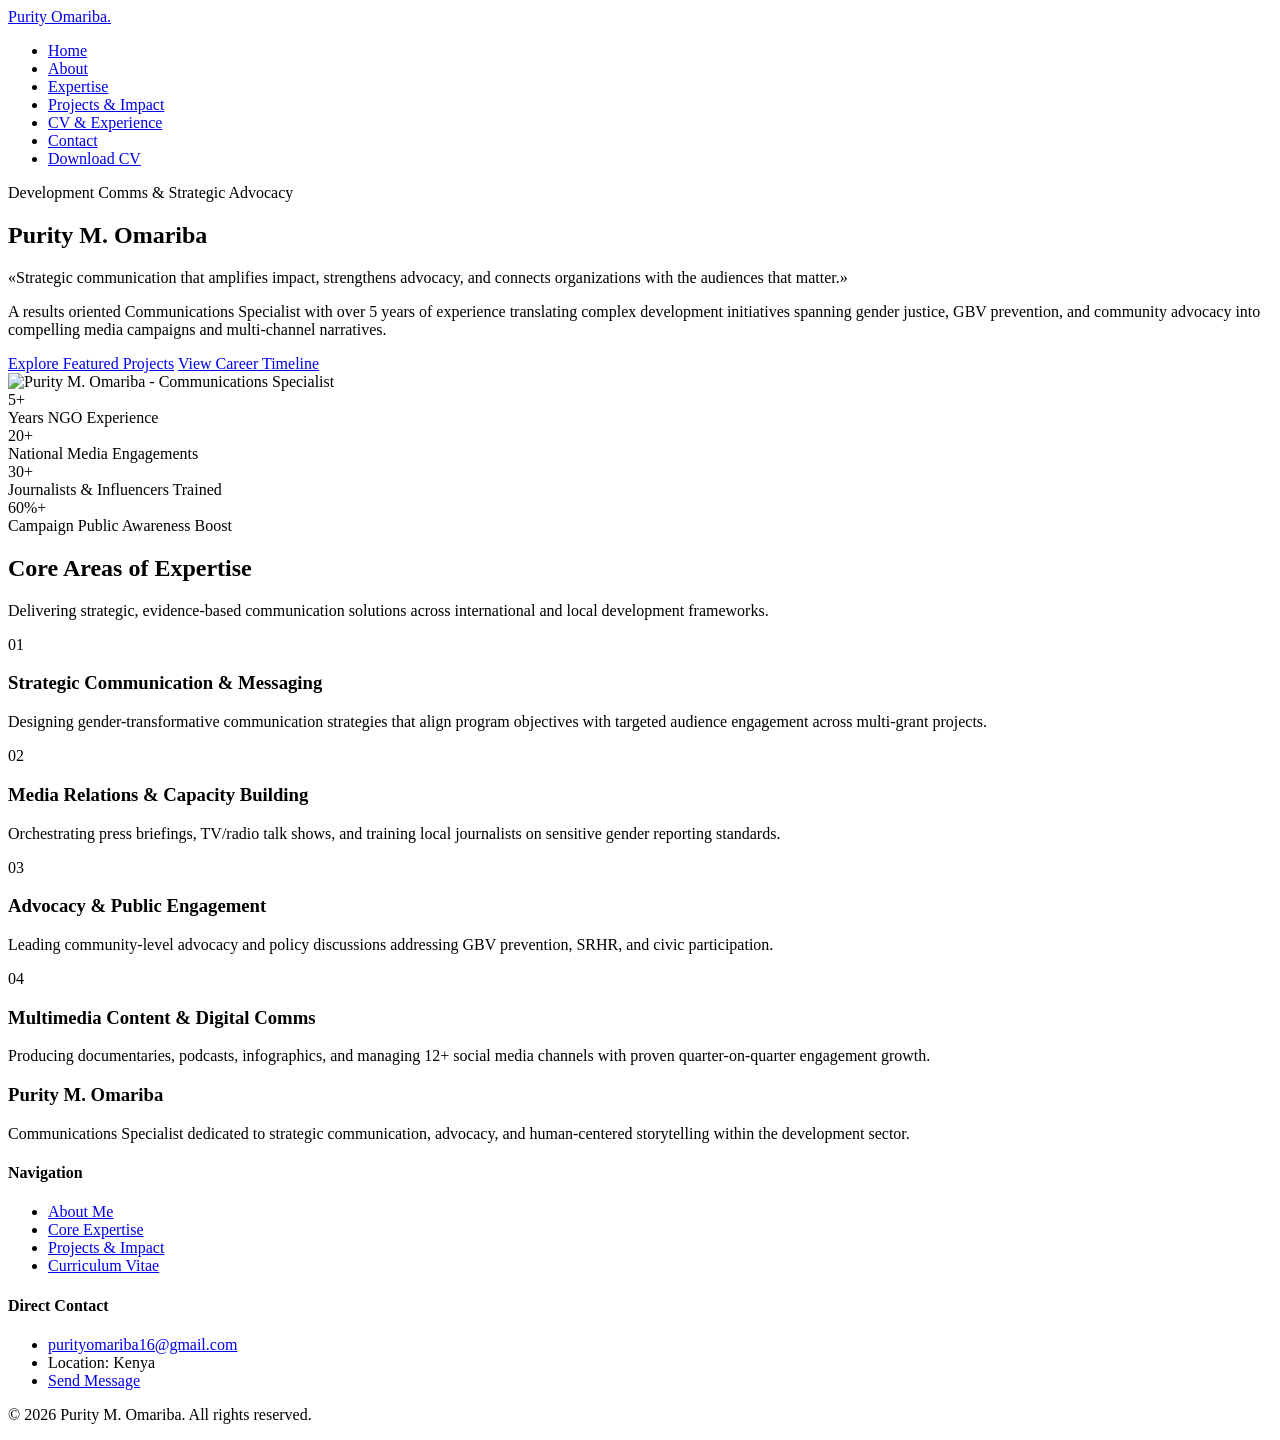
==== index.html @ eb8a1996 "Add files via upload" ====
<!DOCTYPE html>
<html lang="en">
<head>
  <meta charset="UTF-8">
  <meta name="viewport" content="width=device-width, initial-scale=1.0">
  <meta name="description" content="Portfolio of Purity M. Omariba, Communications Specialist specializing in strategic communication, gender advocacy, and media relations in the NGO sector.">
  <title>Purity M. Omariba | Communications Specialist</title>
  <link rel="stylesheet" href="css/style.css">
</head>
<body>

  <!-- Navigation Bar -->
  <header class="navbar">
    <div class="container nav-container">
      <a href="index.html" class="logo">Purity Omariba<span>.</span></a>
      <nav>
        <ul class="nav-links">
          <li><a href="index.html" class="active">Home</a></li>
          <li><a href="about.html">About</a></li>
          <li><a href="expertise.html">Expertise</a></li>
          <li><a href="projects.html">Projects & Impact</a></li>
          <li><a href="cv.html">CV & Experience</a></li>
          <li><a href="contact.html">Contact</a></li>
          <li><a href="docs/Purity_Omariba_CV.pdf" download class="btn btn-primary">Download CV</a></li>
        </ul>
      </nav>
    </div>
  </header>

  <!-- Hero Section -->
  <section class="hero">
    <div class="container hero-grid">
      <div class="hero-content">
        <span class="hero-tag">Development Comms & Strategic Advocacy</span>
        <h1 class="hero-title">Purity M. Omariba</h1>
        <p class="hero-subtitle">«Strategic communication that amplifies impact, strengthens advocacy, and connects organizations with the audiences that matter.»</p>
        <p class="hero-description">
          A results oriented Communications Specialist with over 5 years of experience translating complex development initiatives spanning gender justice, GBV prevention, and community advocacy into compelling media campaigns and multi-channel narratives.
        </p>
        <div class="hero-cta">
          <a href="projects.html" class="btn btn-primary">Explore Featured Projects</a>
          <a href="cv.html" class="btn btn-secondary">View Career Timeline</a>
        </div>
      </div>
      <div class="hero-image-wrapper">
        <img src="images/profile.png" alt="Purity M. Omariba - Communications Specialist" class="hero-image">
      </div>
    </div>
  </section>

  <!-- Impact Metrics Banner -->
  <section class="section section-accent">
    <div class="container">
      <div class="grid-4">
        <div class="stat-box">
          <div class="stat-number">5+</div>
          <div class="stat-label">Years NGO Experience</div>
        </div>
        <div class="stat-box">
          <div class="stat-number">20+</div>
          <div class="stat-label">National Media Engagements</div>
        </div>
        <div class="stat-box">
          <div class="stat-number">30+</div>
          <div class="stat-label">Journalists & Influencers Trained</div>
        </div>
        <div class="stat-box">
          <div class="stat-number">60%+</div>
          <div class="stat-label">Campaign Public Awareness Boost</div>
        </div>
      </div>
    </div>
  </section>

  <!-- Core Pillars Section -->
  <section class="section">
    <div class="container">
      <div class="section-header">
        <h2 class="section-title">Core Areas of Expertise</h2>
        <p class="section-subtitle">Delivering strategic, evidence-based communication solutions across international and local development frameworks.</p>
      </div>
      <div class="grid-2">
        <div class="card">
          <div class="card-icon">01</div>
          <h3 class="card-title">Strategic Communication & Messaging</h3>
          <p class="card-desc">Designing gender-transformative communication strategies that align program objectives with targeted audience engagement across multi-grant projects.</p>
        </div>
        <div class="card">
          <div class="card-icon">02</div>
          <h3 class="card-title">Media Relations & Capacity Building</h3>
          <p class="card-desc">Orchestrating press briefings, TV/radio talk shows, and training local journalists on sensitive gender reporting standards.</p>
        </div>
        <div class="card">
          <div class="card-icon">03</div>
          <h3 class="card-title">Advocacy & Public Engagement</h3>
          <p class="card-desc">Leading community-level advocacy and policy discussions addressing GBV prevention, SRHR, and civic participation.</p>
        </div>
        <div class="card">
          <div class="card-icon">04</div>
          <h3 class="card-title">Multimedia Content & Digital Comms</h3>
          <p class="card-desc">Producing documentaries, podcasts, infographics, and managing 12+ social media channels with proven quarter-on-quarter engagement growth.</p>
        </div>
      </div>
    </div>
  </section>

  <!-- Footer -->
  <footer class="footer">
    <div class="container">
      <div class="footer-grid">
        <div class="footer-brand">
          <h3>Purity M. Omariba</h3>
          <p>Communications Specialist dedicated to strategic communication, advocacy, and human-centered storytelling within the development sector.</p>
        </div>
        <div class="footer-links">
          <h4>Navigation</h4>
          <ul>
            <li><a href="about.html">About Me</a></li>
            <li><a href="expertise.html">Core Expertise</a></li>
            <li><a href="projects.html">Projects & Impact</a></li>
            <li><a href="cv.html">Curriculum Vitae</a></li>
          </ul>
        </div>
        <div class="footer-links">
          <h4>Direct Contact</h4>
          <ul>
            <li><a href="mailto:purityomariba16@gmail.com">purityomariba16@gmail.com</a></li>
            <li>Location: Kenya</li>
            <li><a href="contact.html">Send Message</a></li>
          </ul>
        </div>
      </div>
      <div class="footer-bottom">
        <p>&copy; 2026 Purity M. Omariba. All rights reserved.</p>
      </div>
    </div>
  </footer>

</body>
</html>
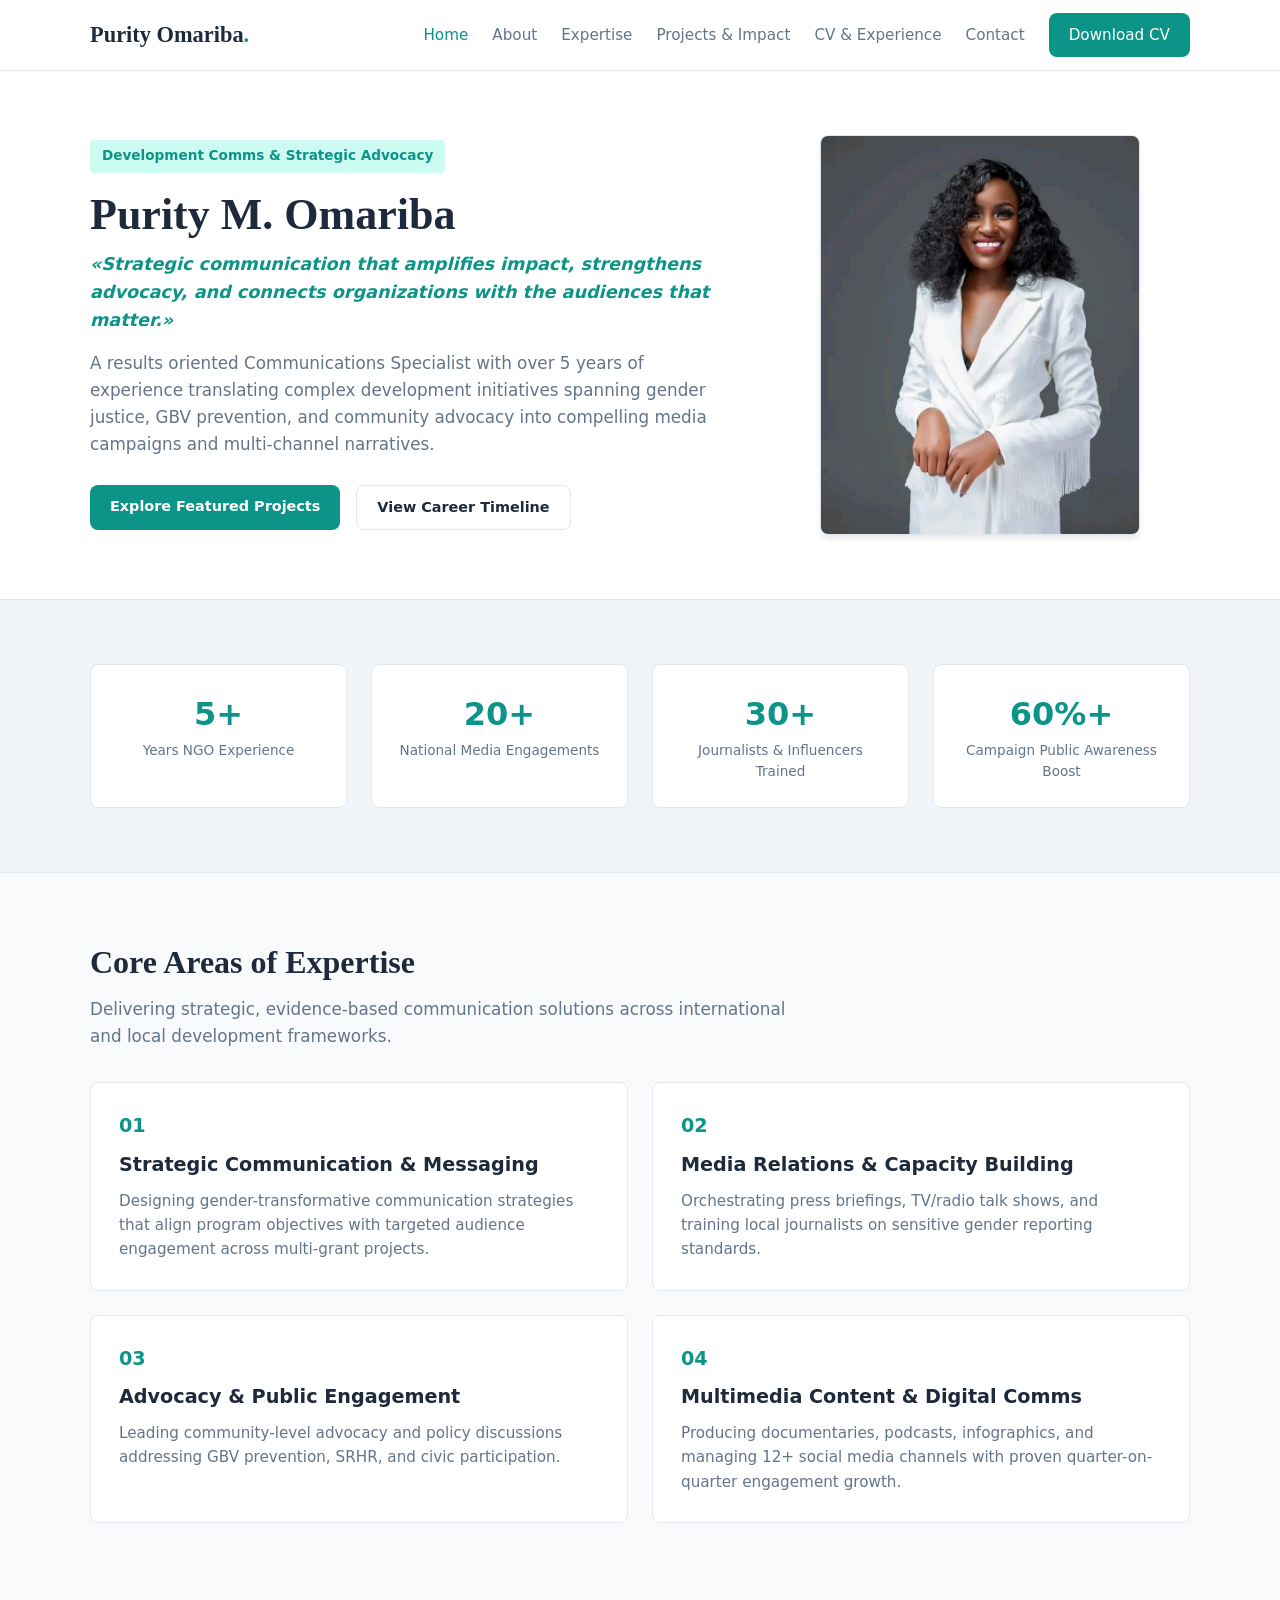
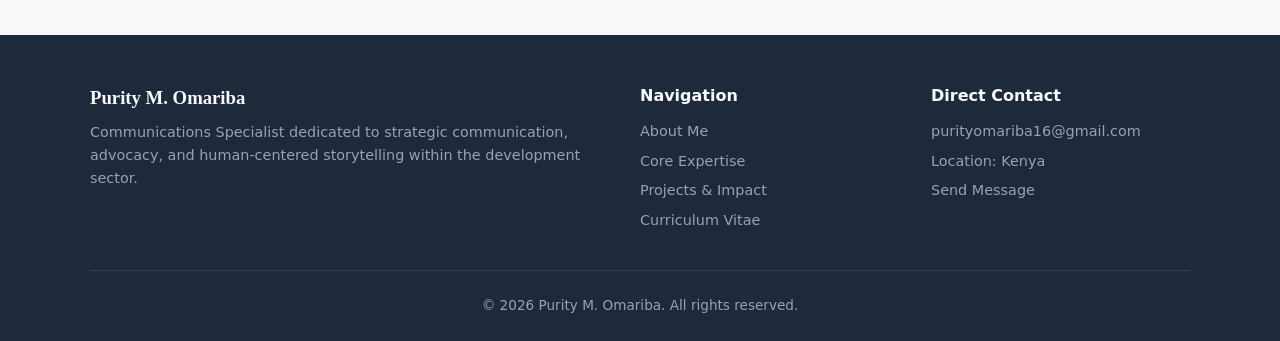
==== commit 251319a2: "Add files via upload" ====
--- a/index.html
+++ b/index.html
@@ -13,8 +13,16 @@
   <header class="navbar">
     <div class="container nav-container">
       <a href="index.html" class="logo">Purity Omariba<span>.</span></a>
+      
+      <!-- Mobile Menu Toggle Button -->
+      <button class="mobile-menu-toggle" id="mobile-menu-toggle" aria-label="Toggle navigation" aria-expanded="false">
+        <span class="bar"></span>
+        <span class="bar"></span>
+        <span class="bar"></span>
+      </button>
+
       <nav>
-        <ul class="nav-links">
+        <ul class="nav-links" id="nav-links">
           <li><a href="index.html" class="active">Home</a></li>
           <li><a href="about.html">About</a></li>
           <li><a href="expertise.html">Expertise</a></li>
@@ -136,5 +144,17 @@
     </div>
   </footer>
 
+  <!-- Mobile Navigation Toggle Script -->
+  <script>
+    const menuToggle = document.getElementById('mobile-menu-toggle');
+    const navLinks = document.getElementById('nav-links');
+
+    menuToggle.addEventListener('click', () => {
+      const isOpen = menuToggle.classList.toggle('active');
+      navLinks.classList.toggle('active');
+      menuToggle.setAttribute('aria-expanded', isOpen);
+    });
+  </script>
+
 </body>
 </html>
--- a/css/style.css
+++ b/css/style.css
@@ -0,0 +1,428 @@
+/* Core CSS Design System */
+:root {
+  --primary: #0d9488;
+  --primary-hover: #0f766e;
+  --secondary: #1e293b;
+  --text-dark: #334155;
+  --text-muted: #64748b;
+  --bg-main: #f8fafc;
+  --bg-card: #ffffff;
+  --bg-accent: #ccfbf1;
+  --border-color: #e2e8f0;
+  --font-base: 'Segoe UI', system-ui, -apple-system, sans-serif;
+  --font-heading: 'Georgia', serif;
+  --radius: 8px;
+  --shadow-sm: 0 1px 3px rgba(0,0,0,0.1);
+  --shadow-md: 0 4px 6px -1px rgba(0,0,0,0.1);
+  --transition: all 0.3s ease-in-out;
+}
+
+* {
+  box-sizing: border-box;
+  margin: 0;
+  padding: 0;
+}
+
+body {
+  font-family: var(--font-base);
+  color: var(--text-dark);
+  background-color: var(--bg-main);
+  line-height: 1.6;
+}
+
+a {
+  color: inherit;
+  text-decoration: none;
+}
+
+.container {
+  width: 90%;
+  max-width: 1100px;
+  margin: 0 auto;
+}
+
+/* Navbar Layout */
+.navbar {
+  background-color: var(--bg-card);
+  border-bottom: 1px solid var(--border-color);
+  position: sticky;
+  top: 0;
+  z-index: 1000;
+}
+
+.nav-container {
+  display: flex;
+  justify-content: space-between;
+  align-items: center;
+  height: 70px;
+  position: relative;
+}
+
+.logo {
+  font-family: var(--font-heading);
+  font-size: 1.4rem;
+  font-weight: bold;
+  color: var(--secondary);
+}
+
+.logo span {
+  color: var(--primary);
+}
+
+.nav-links {
+  display: flex;
+  list-style: none;
+  gap: 1.5rem;
+  align-items: center;
+}
+
+.nav-links a {
+  font-size: 0.95rem;
+  font-weight: 500;
+  color: var(--text-muted);
+  transition: var(--transition);
+}
+
+.nav-links a:hover,
+.nav-links a.active {
+  color: var(--primary);
+}
+
+/* Mobile Menu Toggle Button & Animation */
+.mobile-menu-toggle {
+  display: none;
+  flex-direction: column;
+  justify-content: space-between;
+  width: 26px;
+  height: 20px;
+  background: transparent;
+  border: none;
+  cursor: pointer;
+  padding: 0;
+  z-index: 1001;
+}
+
+.mobile-menu-toggle .bar {
+  width: 100%;
+  height: 3px;
+  background-color: var(--secondary);
+  border-radius: 2px;
+  transition: var(--transition);
+}
+
+/* Buttons */
+.btn {
+  display: inline-block;
+  padding: 0.6rem 1.25rem;
+  border-radius: var(--radius);
+  font-weight: 600;
+  font-size: 0.9rem;
+  transition: var(--transition);
+}
+
+.btn-primary {
+  background-color: var(--primary);
+  color: #ffffff !important;
+}
+
+.btn-primary:hover {
+  background-color: var(--primary-hover);
+}
+
+.btn-secondary {
+  background-color: transparent;
+  color: var(--secondary);
+  border: 1px solid var(--border-color);
+}
+
+.btn-secondary:hover {
+  background-color: var(--bg-accent);
+  color: var(--primary);
+}
+
+/* Sections */
+.section {
+  padding: 4rem 0;
+}
+
+.section-accent {
+  background-color: #f1f5f9;
+  border-bottom: 1px solid var(--border-color);
+  border-top: 1px solid var(--border-color);
+}
+
+.section-title {
+  font-family: var(--font-heading);
+  font-size: 2rem;
+  color: var(--secondary);
+  margin-bottom: 0.5rem;
+}
+
+.section-subtitle {
+  color: var(--text-muted);
+  font-size: 1.05rem;
+  max-width: 700px;
+}
+
+/* Hero Section Grid & Image Controls */
+.hero {
+  padding: 4rem 0;
+  background-color: var(--bg-card);
+}
+
+.hero-grid {
+  display: grid;
+  grid-template-columns: 1.2fr 0.8fr;
+  gap: 3rem;
+  align-items: center;
+}
+
+.hero-tag {
+  display: inline-block;
+  background-color: var(--bg-accent);
+  color: var(--primary);
+  font-size: 0.85rem;
+  font-weight: 700;
+  padding: 0.35rem 0.75rem;
+  border-radius: 4px;
+  margin-bottom: 1rem;
+}
+
+.hero-title {
+  font-family: var(--font-heading);
+  font-size: 2.75rem;
+  color: var(--secondary);
+  line-height: 1.2;
+  margin-bottom: 0.5rem;
+}
+
+.hero-subtitle {
+  font-style: italic;
+  color: var(--primary);
+  font-weight: 600;
+  font-size: 1.1rem;
+  margin-bottom: 1rem;
+}
+
+.hero-description {
+  color: var(--text-muted);
+  margin-bottom: 1.75rem;
+  font-size: 1.05rem;
+}
+
+.hero-cta {
+  display: flex;
+  gap: 1rem;
+  flex-wrap: wrap;
+}
+
+.hero-image-wrapper {
+  width: 100%;
+  max-width: 320px;
+  margin: 0 auto;
+}
+
+.hero-image {
+  width: 100%;
+  max-width: 320px;
+  height: auto;
+  border-radius: var(--radius);
+  box-shadow: var(--shadow-md);
+  border: 1px solid var(--border-color);
+  object-fit: cover;
+  display: block;
+}
+
+/* Home Page Grid Layouts */
+.grid-4 {
+  display: grid;
+  grid-template-columns: repeat(4, 1fr);
+  gap: 1.5rem;
+  text-align: center;
+}
+
+.stat-box {
+  background-color: var(--bg-card);
+  padding: 1.5rem;
+  border-radius: var(--radius);
+  border: 1px solid var(--border-color);
+}
+
+.stat-number {
+  font-size: 2rem;
+  font-weight: bold;
+  color: var(--primary);
+}
+
+.stat-label {
+  font-size: 0.85rem;
+  color: var(--text-muted);
+}
+
+.grid-2 {
+  display: grid;
+  grid-template-columns: repeat(2, 1fr);
+  gap: 1.5rem;
+  margin-top: 2rem;
+}
+
+.card {
+  background-color: var(--bg-card);
+  border: 1px solid var(--border-color);
+  border-radius: var(--radius);
+  padding: 1.75rem;
+}
+
+.card-icon {
+  font-weight: bold;
+  color: var(--primary);
+  font-size: 1.2rem;
+  margin-bottom: 0.5rem;
+}
+
+.card-title {
+  color: var(--secondary);
+  font-size: 1.2rem;
+  margin-bottom: 0.5rem;
+}
+
+.card-desc {
+  color: var(--text-muted);
+  font-size: 0.95rem;
+}
+
+/* Standalone Profile Image Styling */
+.profile-image-container {
+  max-width: 350px;
+  width: 100%;
+  margin: 0 auto;
+}
+
+.profile-img {
+  width: 100%;
+  height: auto;
+  border-radius: var(--radius);
+  box-shadow: var(--shadow-md);
+  border: 1px solid var(--border-color);
+  object-fit: cover;
+}
+
+/* Footer */
+.footer {
+  background-color: var(--secondary);
+  color: #f8fafc;
+  padding: 3rem 0 1.5rem;
+  margin-top: 3rem;
+}
+
+.footer-grid {
+  display: grid;
+  grid-template-columns: 2fr 1fr 1fr;
+  gap: 2rem;
+  margin-bottom: 2rem;
+}
+
+.footer-brand h3 {
+  font-family: var(--font-heading);
+  margin-bottom: 0.5rem;
+}
+
+.footer-brand p {
+  color: #94a3b8;
+  font-size: 0.9rem;
+}
+
+.footer-links h4 {
+  margin-bottom: 0.75rem;
+  font-size: 1rem;
+}
+
+.footer-links ul {
+  list-style: none;
+}
+
+.footer-links li {
+  margin-bottom: 0.4rem;
+  font-size: 0.9rem;
+  color: #94a3b8;
+}
+
+.footer-links a:hover {
+  color: #ffffff;
+}
+
+.footer-bottom {
+  border-top: 1px solid #334155;
+  padding-top: 1.5rem;
+  text-align: center;
+  font-size: 0.85rem;
+  color: #94a3b8;
+}
+
+/* Media Queries for Responsive Mobile/Tablet Views */
+@media (max-width: 768px) {
+  .mobile-menu-toggle {
+    display: flex;
+  }
+
+  .nav-links {
+    position: absolute;
+    top: 70px;
+    left: 0;
+    right: 0;
+    background-color: var(--bg-card);
+    flex-direction: column;
+    align-items: center;
+    padding: 1.5rem;
+    gap: 1.2rem;
+    border-bottom: 1px solid var(--border-color);
+    box-shadow: var(--shadow-md);
+    
+    /* Animated Dropdown State */
+    opacity: 0;
+    visibility: hidden;
+    transform: translateY(-10px);
+    transition: var(--transition);
+  }
+
+  .nav-links.active {
+    opacity: 1;
+    visibility: visible;
+    transform: translateY(0);
+  }
+
+  /* Morph Hamburger into "X" */
+  .mobile-menu-toggle.active .bar:nth-child(1) {
+    transform: translateY(8.5px) rotate(45deg);
+  }
+
+  .mobile-menu-toggle.active .bar:nth-child(2) {
+    opacity: 0;
+  }
+
+  .mobile-menu-toggle.active .bar:nth-child(3) {
+    transform: translateY(-8.5px) rotate(-45deg);
+  }
+
+  /* Grid Stack Adjustments */
+  .hero-grid {
+    grid-template-columns: 1fr;
+    text-align: center;
+  }
+
+  .hero-cta {
+    justify-content: center;
+  }
+
+  .grid-4 {
+    grid-template-columns: repeat(2, 1fr);
+  }
+
+  .grid-2 {
+    grid-template-columns: 1fr;
+  }
+
+  .footer-grid {
+    grid-template-columns: 1fr;
+  }
+}
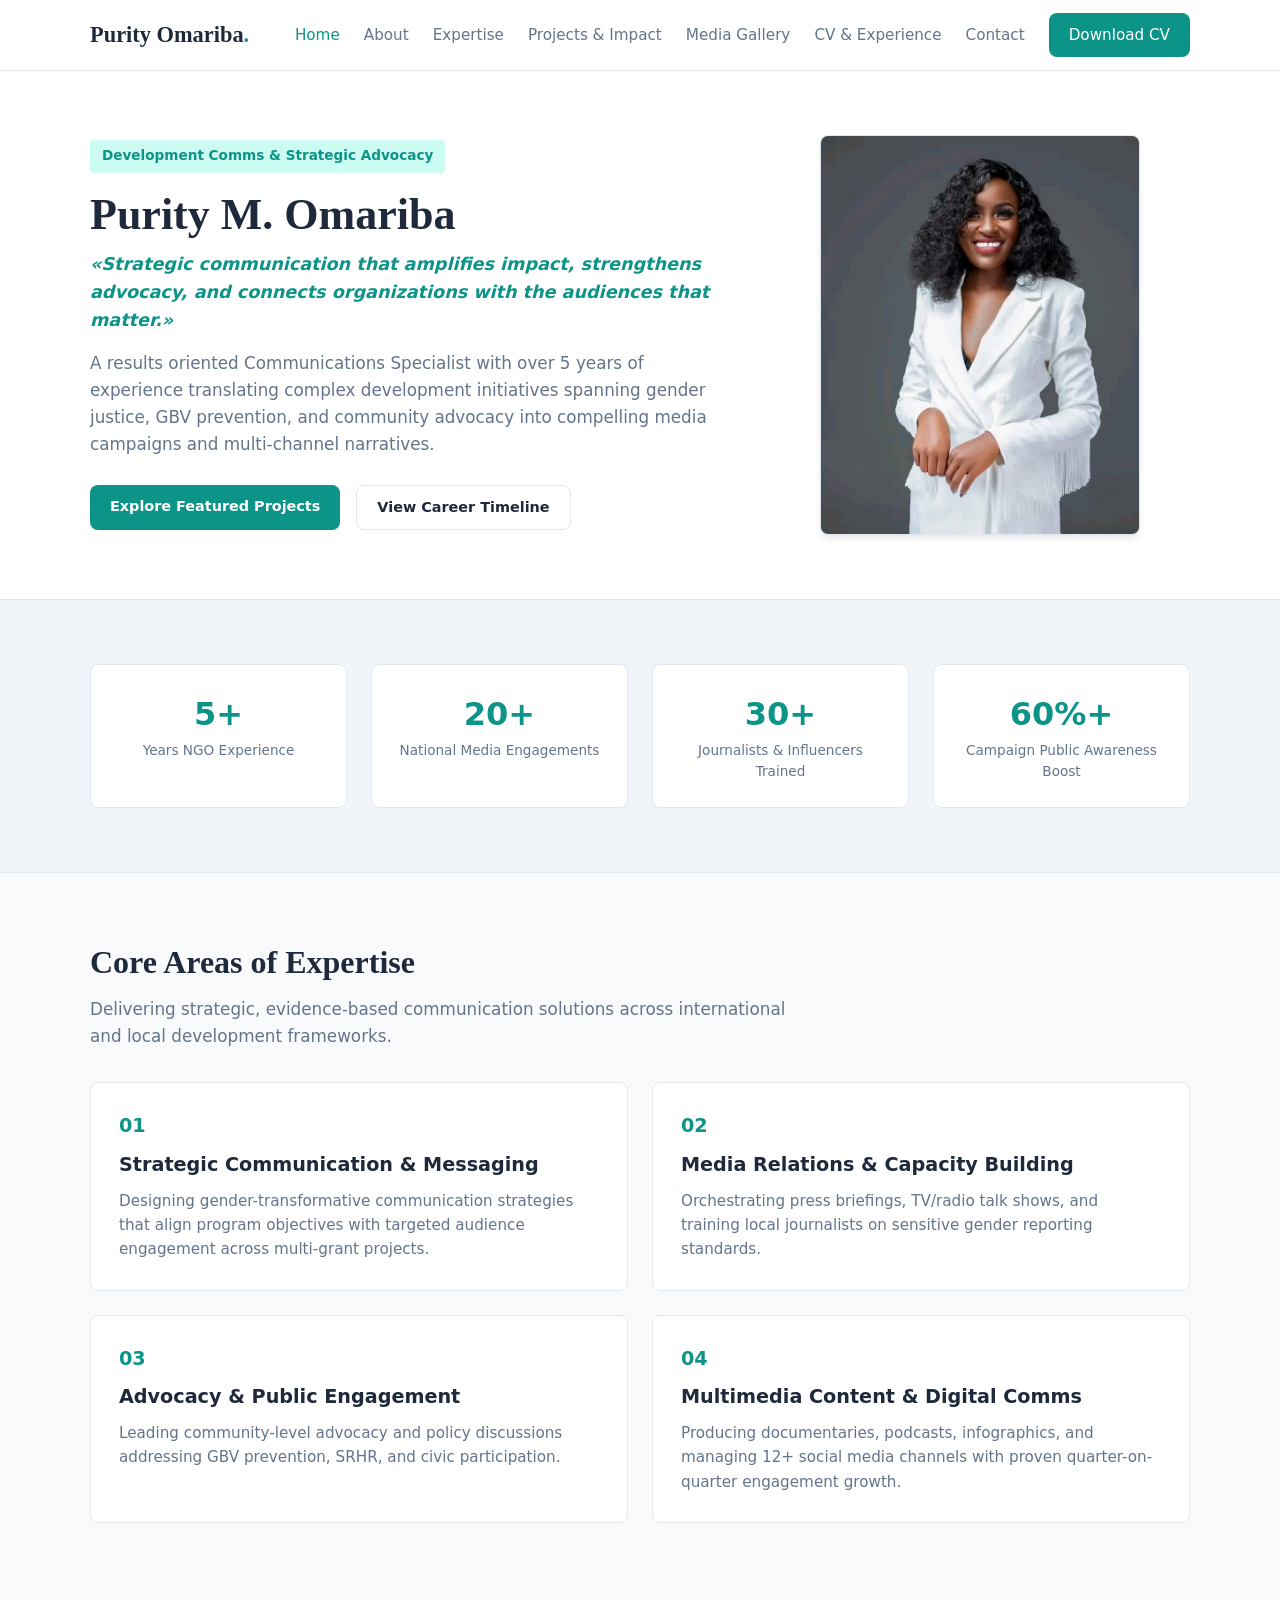
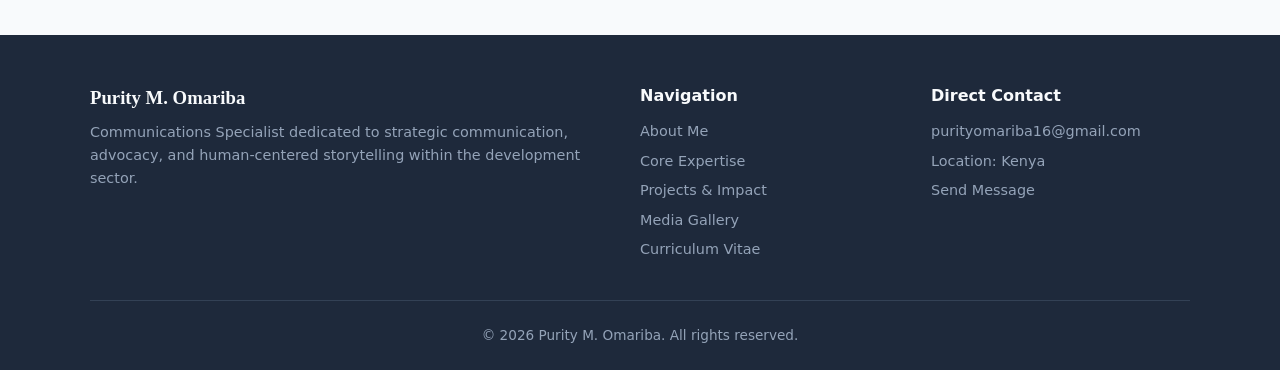
==== commit 12e220c3: "Add files via upload" ====
--- a/index.html
+++ b/index.html
@@ -5,7 +5,7 @@
   <meta name="viewport" content="width=device-width, initial-scale=1.0">
   <meta name="description" content="Portfolio of Purity M. Omariba, Communications Specialist specializing in strategic communication, gender advocacy, and media relations in the NGO sector.">
   <title>Purity M. Omariba | Communications Specialist</title>
-  <link rel="stylesheet" href="css/style.css">
+  <link rel="stylesheet" href="css/style.css?v=2">
 </head>
 <body>
 
@@ -14,24 +14,23 @@
     <div class="container nav-container">
       <a href="index.html" class="logo">Purity Omariba<span>.</span></a>
       
-      <!-- Mobile Menu Toggle Button -->
+      <!-- Far-Right Mobile Menu Toggle Button -->
       <button class="mobile-menu-toggle" id="mobile-menu-toggle" aria-label="Toggle navigation" aria-expanded="false">
         <span class="bar"></span>
         <span class="bar"></span>
         <span class="bar"></span>
       </button>
 
-      <nav>
-        <ul class="nav-links" id="nav-links">
-          <li><a href="index.html" class="active">Home</a></li>
-          <li><a href="about.html">About</a></li>
-          <li><a href="expertise.html">Expertise</a></li>
-          <li><a href="projects.html">Projects & Impact</a></li>
-          <li><a href="cv.html">CV & Experience</a></li>
-          <li><a href="contact.html">Contact</a></li>
-          <li><a href="docs/Purity_Omariba_CV.pdf" download class="btn btn-primary">Download CV</a></li>
-        </ul>
-      </nav>
+      <ul class="nav-links" id="nav-links">
+        <li><a href="index.html" class="active">Home</a></li>
+        <li><a href="about.html">About</a></li>
+        <li><a href="expertise.html">Expertise</a></li>
+        <li><a href="projects.html">Projects & Impact</a></li>
+        <li><a href="gallery.html">Media Gallery</a></li>
+        <li><a href="cv.html">CV & Experience</a></li>
+        <li><a href="contact.html">Contact</a></li>
+        <li><a href="docs/Purity_Omariba_CV.pdf" download class="btn btn-primary">Download CV</a></li>
+      </ul>
     </div>
   </header>
 
@@ -126,6 +125,7 @@
             <li><a href="about.html">About Me</a></li>
             <li><a href="expertise.html">Core Expertise</a></li>
             <li><a href="projects.html">Projects & Impact</a></li>
+            <li><a href="gallery.html">Media Gallery</a></li>
             <li><a href="cv.html">Curriculum Vitae</a></li>
           </ul>
         </div>
@@ -144,17 +144,8 @@
     </div>
   </footer>
 
-  <!-- Mobile Navigation Toggle Script -->
-  <script>
-    const menuToggle = document.getElementById('mobile-menu-toggle');
-    const navLinks = document.getElementById('nav-links');
-
-    menuToggle.addEventListener('click', () => {
-      const isOpen = menuToggle.classList.toggle('active');
-      navLinks.classList.toggle('active');
-      menuToggle.setAttribute('aria-expanded', isOpen);
-    });
-  </script>
+  <!-- Link External JavaScript -->
+  <script src="js/script.js?v=2"></script>
 
 </body>
 </html>
--- a/css/style.css
+++ b/css/style.css
@@ -14,7 +14,8 @@
   --radius: 8px;
   --shadow-sm: 0 1px 3px rgba(0,0,0,0.1);
   --shadow-md: 0 4px 6px -1px rgba(0,0,0,0.1);
-  --transition: all 0.3s ease-in-out;
+  --shadow-lg: -4px 0 15px rgba(0, 0, 0, 0.15);
+  --transition: all 0.3s cubic-bezier(0.4, 0, 0.2, 1);
 }
 
 * {
@@ -88,7 +89,7 @@
   color: var(--primary);
 }
 
-/* Mobile Menu Toggle Button & Animation */
+/* Mobile Toggle - Pushed to Far Right Corner */
 .mobile-menu-toggle {
   display: none;
   flex-direction: column;
@@ -99,7 +100,8 @@
   border: none;
   cursor: pointer;
   padding: 0;
-  z-index: 1001;
+  z-index: 1002; /* Float above the slide drawer overlay */
+  margin-left: auto; /* Guarantees positioning in far right corner */
 }
 
 .mobile-menu-toggle .bar {
@@ -108,6 +110,23 @@
   background-color: var(--secondary);
   border-radius: 2px;
   transition: var(--transition);
+}
+
+/* Back-drop Overlay when mobile drawer is open */
+.nav-overlay {
+  display: none;
+  position: fixed;
+  top: 0;
+  left: 0;
+  width: 100vw;
+  height: 100vh;
+  background: rgba(15, 23, 42, 0.4);
+  backdrop-filter: blur(2px);
+  z-index: 1000;
+}
+
+.nav-overlay.active {
+  display: block;
 }
 
 /* Buttons */
@@ -359,39 +378,56 @@
   color: #94a3b8;
 }
 
-/* Media Queries for Responsive Mobile/Tablet Views */
-@media (max-width: 768px) {
+/* Responsive Styles & Mobile Slide-Over Drawer */
+@media (max-width: 850px) {
   .mobile-menu-toggle {
     display: flex;
   }
 
+  /* Right Side Slide-Over Drawer Navigation */
   .nav-links {
-    position: absolute;
-    top: 70px;
-    left: 0;
+    position: fixed;
+    top: 0;
     right: 0;
+    width: 270px;
+    height: 100vh;
     background-color: var(--bg-card);
     flex-direction: column;
-    align-items: center;
-    padding: 1.5rem;
-    gap: 1.2rem;
+    align-items: flex-start;
+    justify-content: flex-start;
+    padding: 85px 1.75rem 2rem;
+    gap: 1.25rem;
+    box-shadow: var(--shadow-lg);
+    z-index: 1001;
+
+    /* Off-screen transform state for smooth right-to-left slide */
+    transform: translateX(100%);
+    transition: var(--transition);
+  }
+
+  .nav-links.active {
+    transform: translateX(0); /* Slide drawer into view */
+  }
+
+  .nav-links li {
+    width: 100%;
     border-bottom: 1px solid var(--border-color);
-    box-shadow: var(--shadow-md);
-    
-    /* Animated Dropdown State */
-    opacity: 0;
-    visibility: hidden;
-    transform: translateY(-10px);
-    transition: var(--transition);
-  }
-
-  .nav-links.active {
-    opacity: 1;
-    visibility: visible;
-    transform: translateY(0);
-  }
-
-  /* Morph Hamburger into "X" */
+    padding-bottom: 0.75rem;
+  }
+
+  .nav-links li:last-child {
+    border-bottom: none;
+    padding-top: 0.5rem;
+  }
+
+  .nav-links a {
+    display: block;
+    font-size: 1.05rem;
+    font-weight: 600;
+    width: 100%;
+  }
+
+  /* Morph Hamburger Lines into "X" when Active */
   .mobile-menu-toggle.active .bar:nth-child(1) {
     transform: translateY(8.5px) rotate(45deg);
   }
@@ -404,7 +440,7 @@
     transform: translateY(-8.5px) rotate(-45deg);
   }
 
-  /* Grid Stack Adjustments */
+  /* Responsive Grid Stack Layouts */
   .hero-grid {
     grid-template-columns: 1fr;
     text-align: center;
